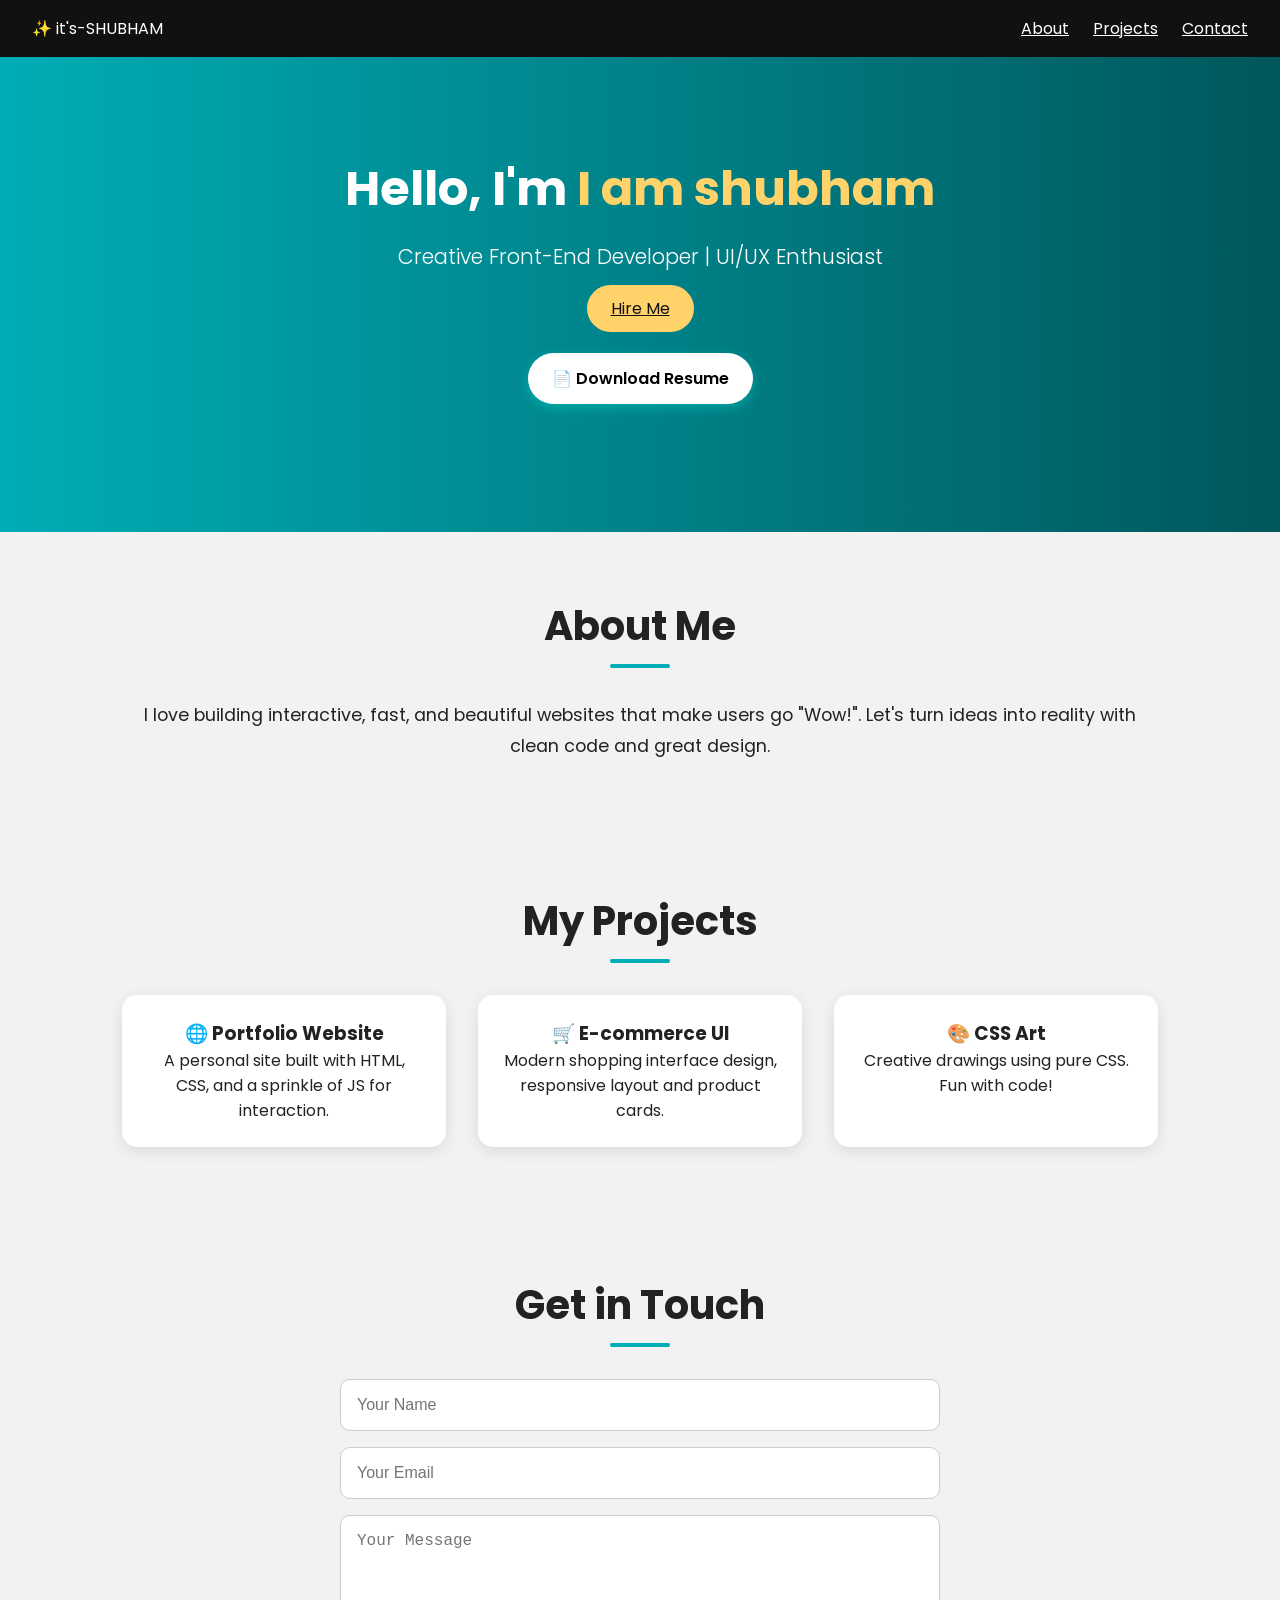
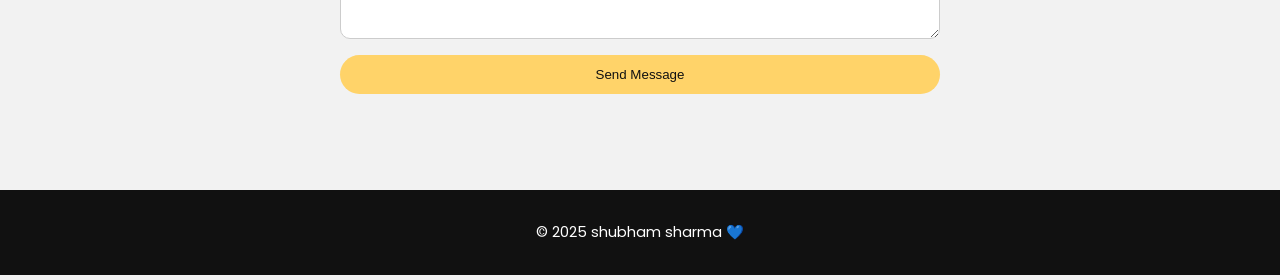
==== index.html @ 9b48abce "Update and rename pof.html to index.html" ====
<!DOCTYPE html>
<html lang="en">
<head>
  <meta charset="UTF-8" />
  <meta name="viewport" content="width=device-width, initial-scale=1.0" />
  <title>My Stylish Portfolio</title>
  <link rel="stylesheet" href="pof.css" />
  <link href="https://fonts.googleapis.com/css2?family=Poppins:wght@300;500;700&display=swap" rel="stylesheet">
</head>
<body>

  <header class="navbar">
    <div class="logo">✨ it's-SHUBHAM</div>
    
    <nav>
    
      <ul class="nav-links">
        <li><a href="#about">About</a></li>
        <li><a href="#projects">Projects</a></li>
        <li><a href="#contact">Contact</a></li>
      </ul>
    </nav>
  </header>

  <section class="hero">
    <div class="hero-content">
      <h1>Hello, I'm <span class="highlight">I am shubham</span></h1>
      <p class="tagline">Creative Front-End Developer | UI/UX Enthusiast</p>
      <a href="#contact" class="btn">Hire Me</a>
    </div>
    <div class="download-section">
      <a href="resume.pdf" download class="download-btn">📄 Download Resume</a>
    </div>
  </section>

  <section id="about" class="about section">
    <h2 class="section-title">About Me</h2>
    <p class="section-text">I love building interactive, fast, and beautiful websites that make users go "Wow!". Let's turn ideas into reality with clean code and great design.</p>
  </section>

  <section id="projects" class="projects section">
    <h2 class="section-title">My Projects</h2>
    <div class="project-grid">
      <div class="project-card">
        <h3>🌐 Portfolio Website</h3>
        <p>A personal site built with HTML, CSS, and a sprinkle of JS for interaction.</p>
      </div>
      <div class="project-card">
        <h3>🛒 E-commerce UI</h3>
        <p>Modern shopping interface design, responsive layout and product cards.</p>
      </div>
      <div class="project-card">
        <h3>🎨 CSS Art</h3>
        <p>Creative drawings using pure CSS. Fun with code!</p>
      </div>
    </div>
  </section>

  <section id="contact" class="contact section">
    <h2 class="section-title">Get in Touch</h2>
    <form id="contact-form">
      <input type="text" placeholder="Your Name" required />
      <input type="email" placeholder="Your Email" required />
      <textarea placeholder="Your Message" rows="5" required></textarea>
      <button type="submit" class="btn">Send Message</button>
    </form>
  </section>

  <footer class="footer">
    <p>&copy; 2025 shubham sharma 💙</p>
  </footer>

  <script src="pof.js"></script>
</body>
</html>
---- pof.css ----
*{
  margin: 0;
  padding: 0;
  box-sizing: border-box;
  scroll-behavior: smooth;
}
body {
  font-family: 'Poppins', sans-serif;
  background: #f2f2f2;
  color: #222;
}

.section {
  padding: 4rem 2rem;
  max-width: 1100px;
  margin: auto;
  text-align: center;
}

.section-title {
  font-size: 2.5rem;
  margin-bottom: 2rem;
  position: relative;
}

.section-title::after {
  content: '';
  display: block;
  width: 60px;
  height: 4px;
  background: #00adb5;
  margin: 0.5rem auto 0;
  border-radius: 2px;
}

.section-text {
  font-size: 1.1rem;
  line-height: 1.8;
}

/* Navbar */
.navbar {
  position: sticky;
  top: 0;
  background: #111;
  color: #fff;
  display: flex;
  justify-content: space-between;
  padding: 1rem 2rem;
}

.nav-links {
  list-style: none;
  display: flex;
  gap: 1.5rem;
}

.nav-links a {
  color: white;
  transition: color 0.3s;
}

.nav-links a:hover {
  color: #00adb5;
}

/* Hero */
.hero {
  background: linear-gradient(to right, #00adb5, #00575c);
  color: #fff;
  padding: 6rem 2rem;
  text-align: center;
}

.hero h1 {
  font-size: 3rem;
}

.tagline {
  font-size: 1.3rem;
  margin: 1rem 0 1.5rem;
  font-weight: 300;
}

.highlight {
  color: #ffd369;
}

.btn {
  background: #ffd369;
  color: #111;
  padding: 0.75rem 1.5rem;
  border-radius: 30px;
  border: none;
  cursor: pointer;
  transition: all 0.3s;
}

.btn:hover {
  background: #f8c444;
  transform: scale(1.05);
}

/* Projects */
.project-grid {
  display: grid;
  grid-template-columns: repeat(auto-fit, minmax(250px, 1fr));
  gap: 2rem;
}

.project-card {
  background: #fff;
  padding: 1.5rem;
  border-radius: 15px;
  box-shadow: 0 4px 15px rgba(0,0,0,0.1);
  transition: transform 0.3s;
}

.project-card:hover {
  transform: translateY(-5px);
}

/* Contact */
.contact form {
  display: flex;
  flex-direction: column;
  gap: 1rem;
  max-width: 600px;
  margin: auto;
}

.contact input,
.contact textarea {
  padding: 1rem;
  border-radius: 10px;
  border: 1px solid #ccc;
  font-size: 1rem;
}

/* Footer */
.footer {
  background: #111;
  color: white;
  text-align: center;
  padding: 2rem;
  margin-top: 2rem;
  font-size: 0.9rem;
}
.download-section {
  display: flex;
  justify-content:center; /* 👈 This moves the button to the right */
  margin: 2rem auto;
  max-width: 1000px;
  padding: 0 2rem;
}

.download-btn {
  display: inline-block;
  padding: 0.8rem 1.5rem;
  background-color: #fff;
  color: #000;
  font-weight: 600;
  text-decoration: none;
  border-radius: 30px;
  box-shadow: 0 4px 12px rgba(0, 255, 225, 0.3);
  transition: all 0.3s ease;
}

.download-btn:hover {
  background-color: #ffd369;
  transform: scale(1.05);
}
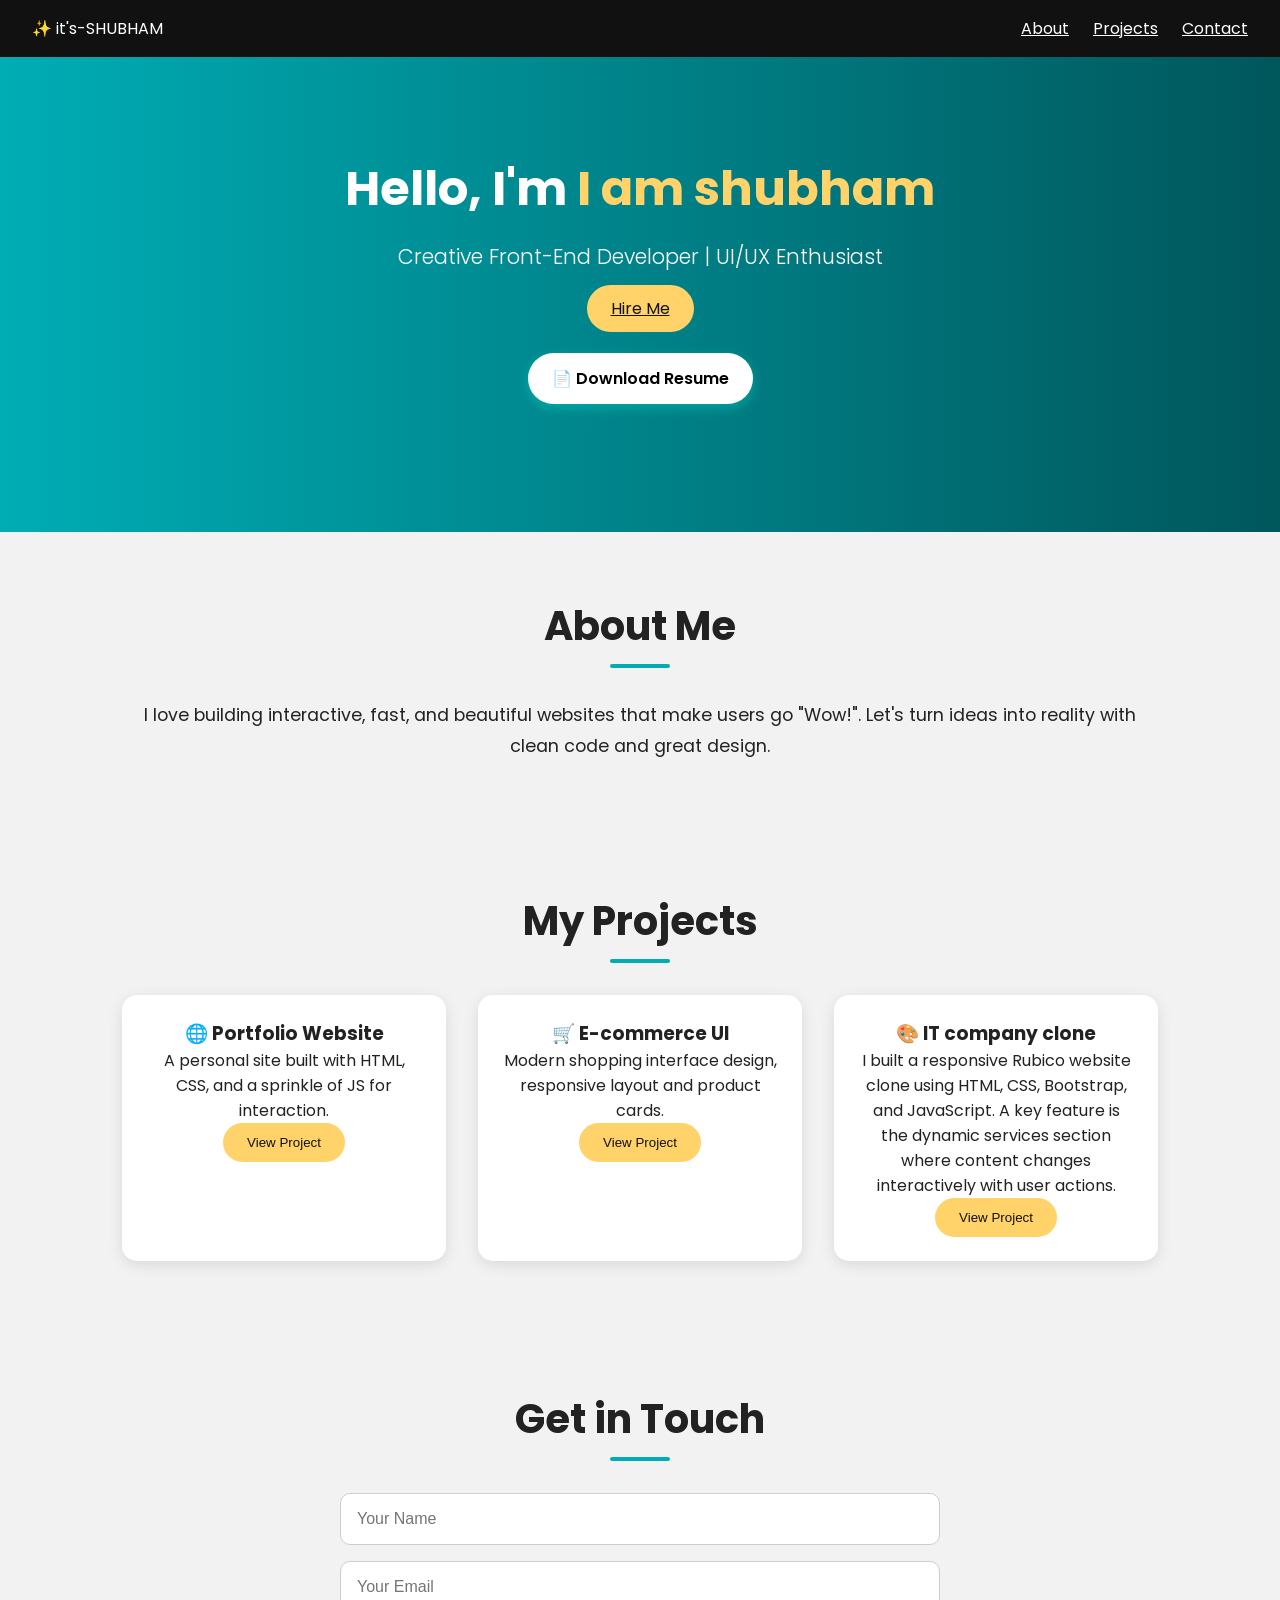
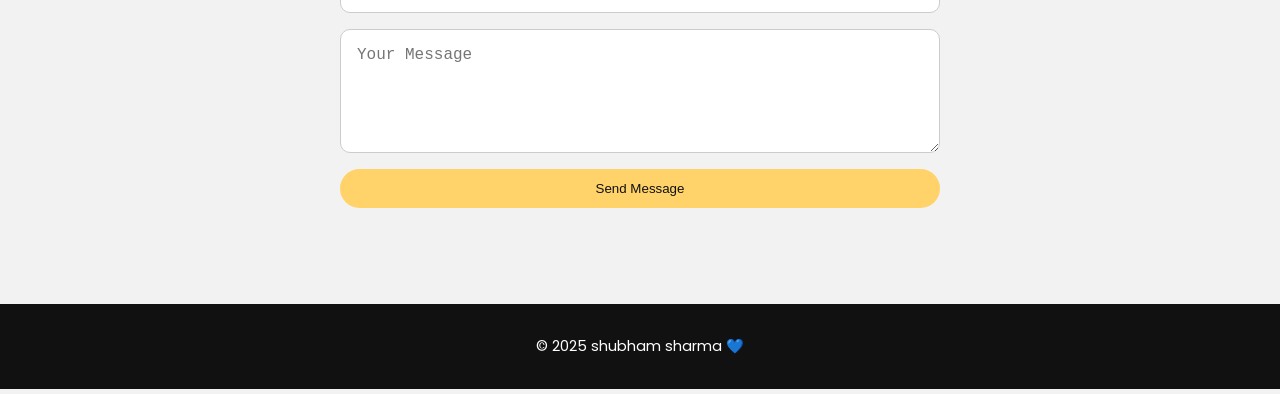
==== commit 62136e40: "Update index.html" ====
--- a/index.html
+++ b/index.html
@@ -30,7 +30,7 @@
       <a href="#contact" class="btn">Hire Me</a>
     </div>
     <div class="download-section">
-      <a href="resume.pdf" download class="download-btn">📄 Download Resume</a>
+      <a href="Shubham_Resume.pdf" download class="download-btn">📄 Download Resume</a>
     </div>
   </section>
 
@@ -45,14 +45,29 @@
       <div class="project-card">
         <h3>🌐 Portfolio Website</h3>
         <p>A personal site built with HTML, CSS, and a sprinkle of JS for interaction.</p>
+        <!-- Project Button -->
+<a href="https://myportfolioyt.netlify.app/" target="_blank">
+  <button class="btn btn-primary">View Project</button>
+</a>
+
       </div>
       <div class="project-card">
         <h3>🛒 E-commerce UI</h3>
         <p>Modern shopping interface design, responsive layout and product cards.</p>
+        <!-- Project Button -->
+<a href="https://gamingbuyer.netlify.app/" target="_blank">
+  <button class="btn btn-primary">View Project</button>
+</a>
+
       </div>
       <div class="project-card">
-        <h3>🎨 CSS Art</h3>
-        <p>Creative drawings using pure CSS. Fun with code!</p>
+        <h3>🎨 IT company clone</h3>
+        <p>I built a responsive Rubico website clone using HTML, CSS, Bootstrap, and JavaScript. A key feature is the dynamic services section where content changes interactively with user actions.</p>
+        <!-- Project Button -->
+<a href="https://rubicocloneproject.netlify.app/" target="_blank">
+  <button class="btn btn-primary">View Project</button>
+</a>
+
       </div>
     </div>
   </section>
@@ -74,3 +89,4 @@
   <script src="pof.js"></script>
 </body>
 </html>
+
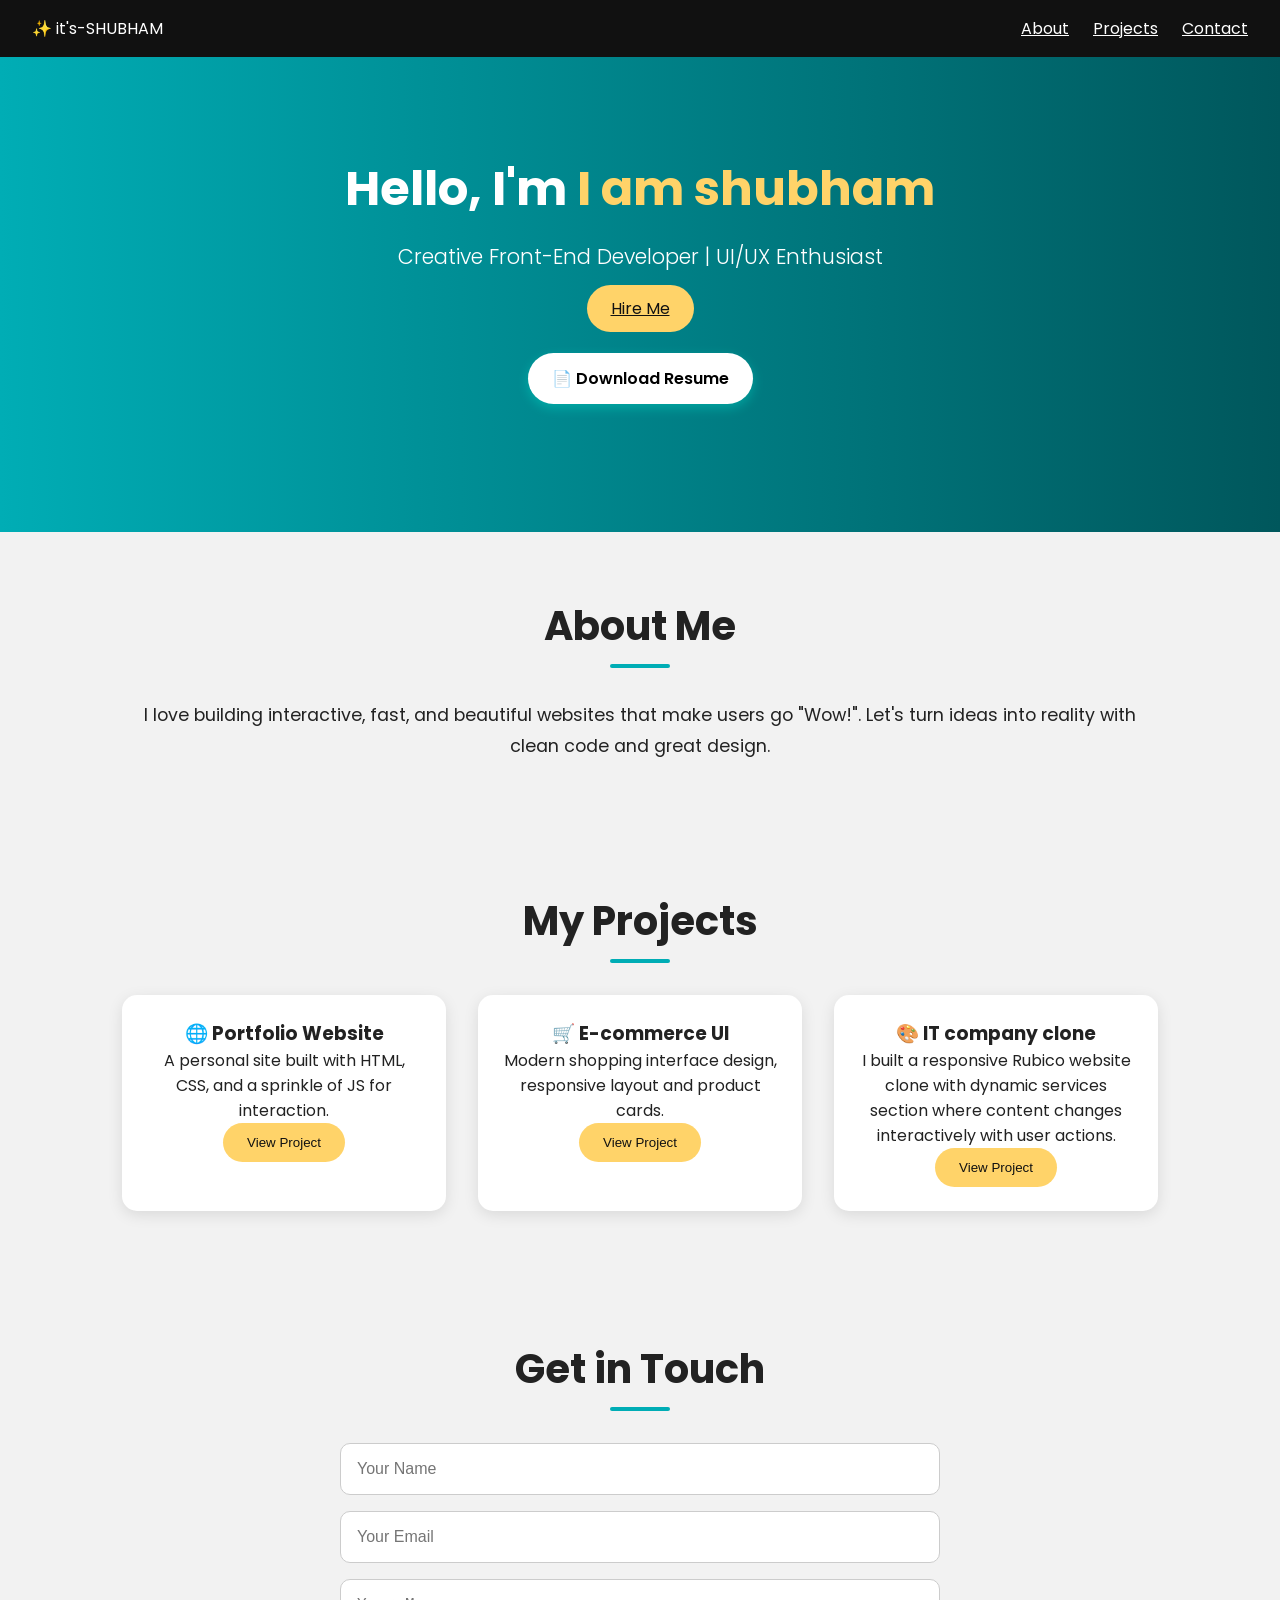
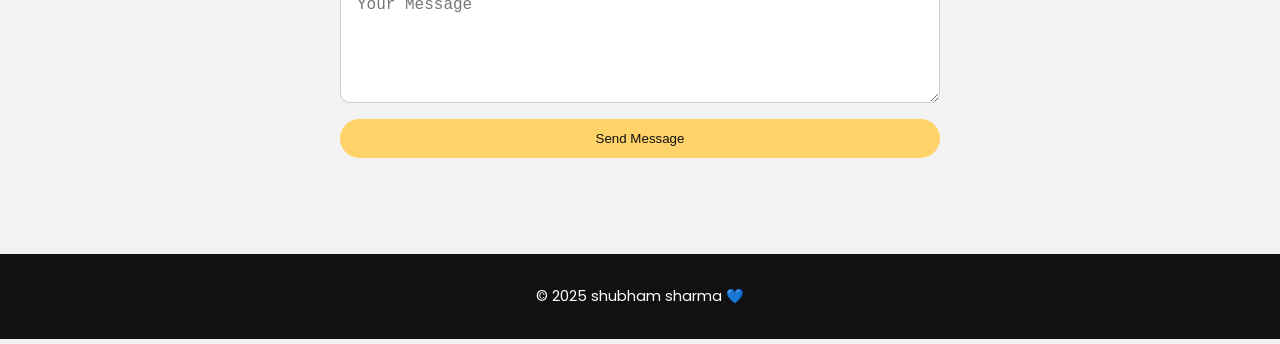
==== commit baaac452: "Update index.html" ====
--- a/index.html
+++ b/index.html
@@ -62,7 +62,7 @@
       </div>
       <div class="project-card">
         <h3>🎨 IT company clone</h3>
-        <p>I built a responsive Rubico website clone using HTML, CSS, Bootstrap, and JavaScript. A key feature is the dynamic services section where content changes interactively with user actions.</p>
+        <p>I built a responsive Rubico website clone with dynamic services section where content changes interactively with user actions.</p>
         <!-- Project Button -->
 <a href="https://rubicocloneproject.netlify.app/" target="_blank">
   <button class="btn btn-primary">View Project</button>
@@ -90,3 +90,4 @@
 </body>
 </html>
 
+
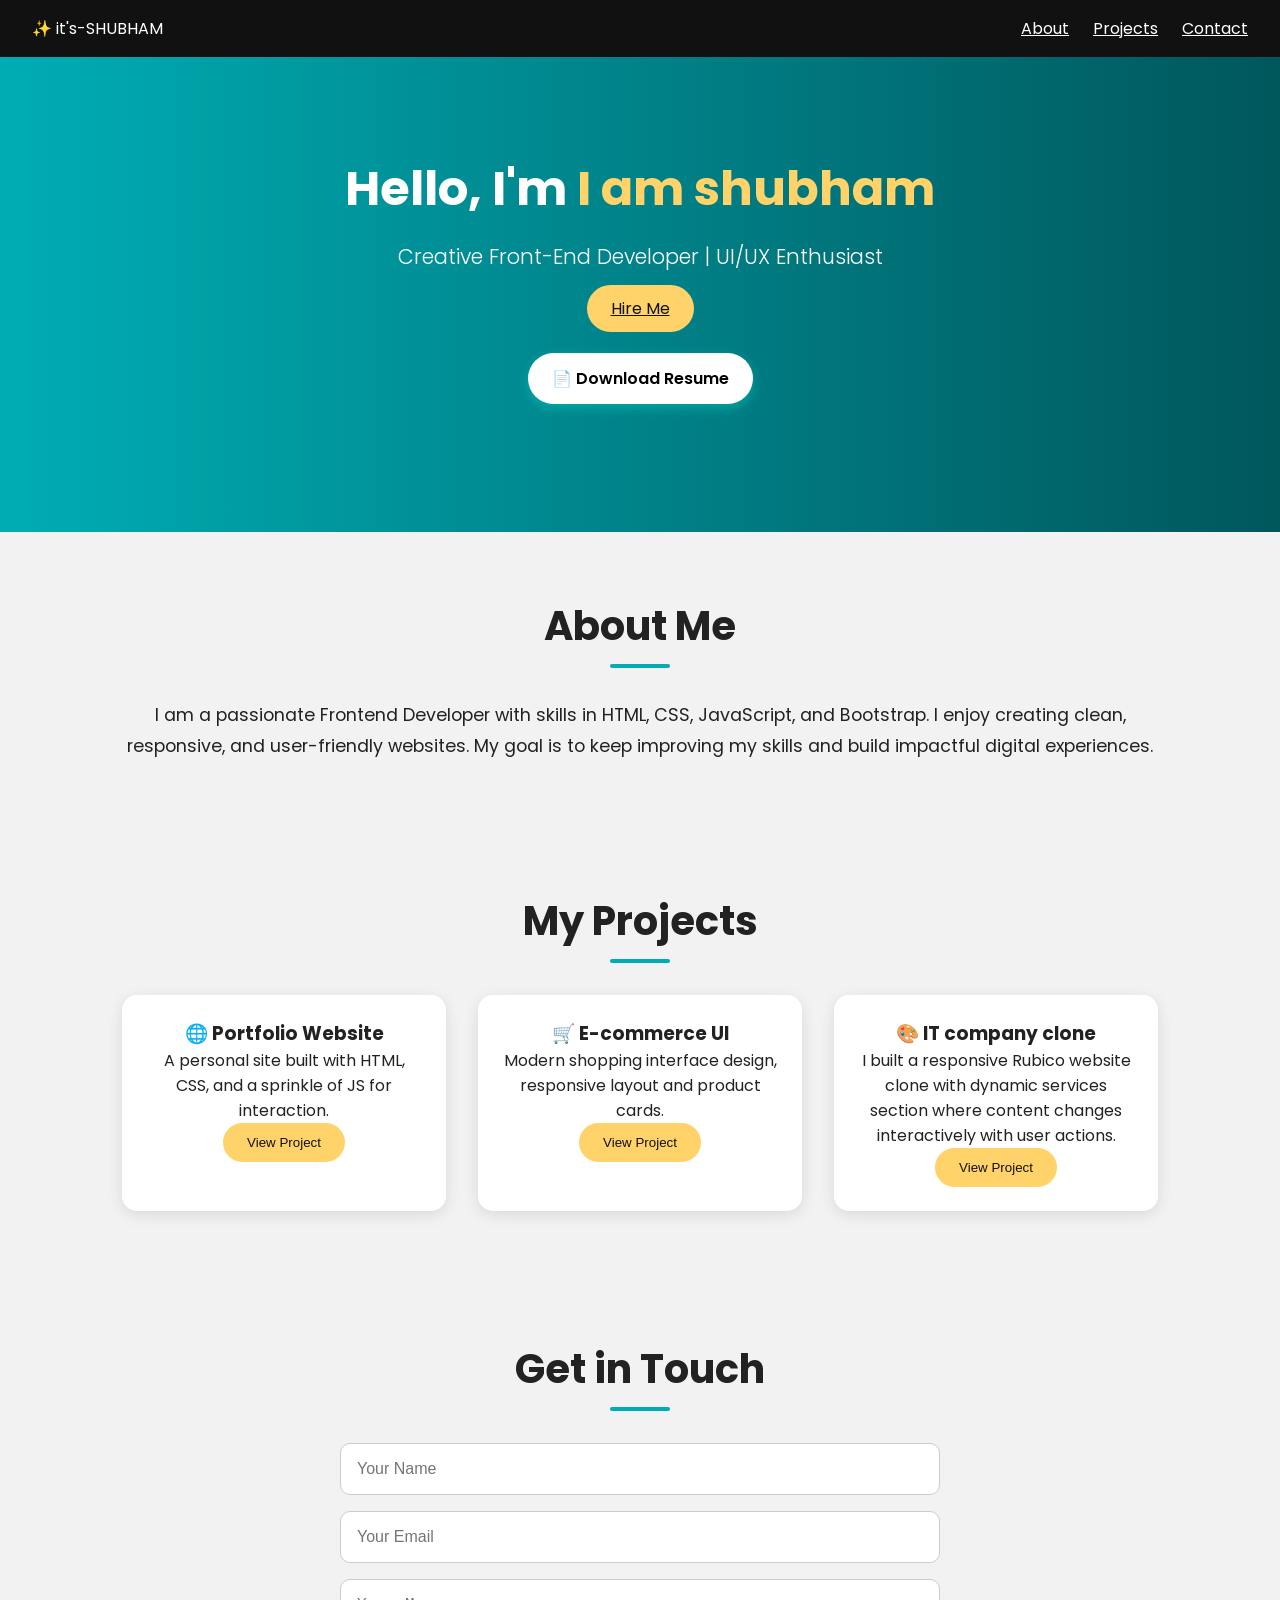
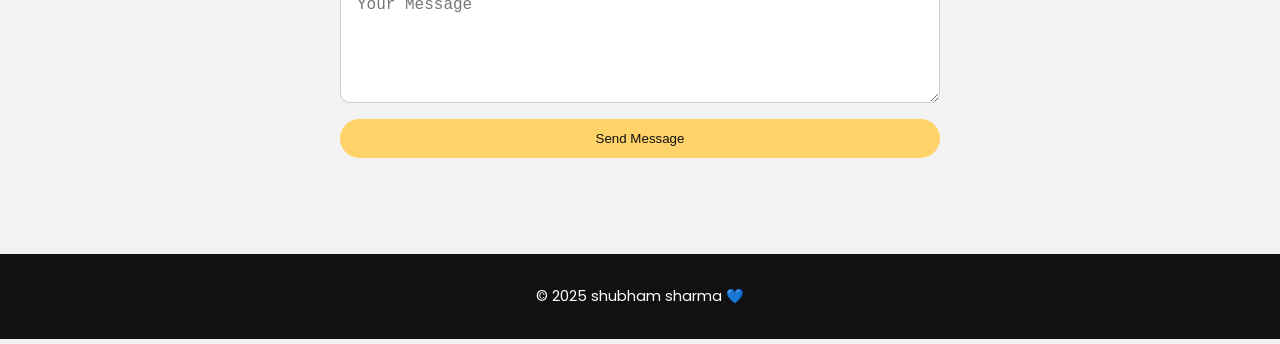
==== commit 382d969e: "Update index.html" ====
--- a/index.html
+++ b/index.html
@@ -36,7 +36,7 @@
 
   <section id="about" class="about section">
     <h2 class="section-title">About Me</h2>
-    <p class="section-text">I love building interactive, fast, and beautiful websites that make users go "Wow!". Let's turn ideas into reality with clean code and great design.</p>
+    <p class="section-text">I am a passionate Frontend Developer with skills in HTML, CSS, JavaScript, and Bootstrap. I enjoy creating clean, responsive, and user-friendly websites. My goal is to keep improving my skills and build impactful digital experiences.</p>
   </section>
 
   <section id="projects" class="projects section">
@@ -91,3 +91,4 @@
 </html>
 
 
+
